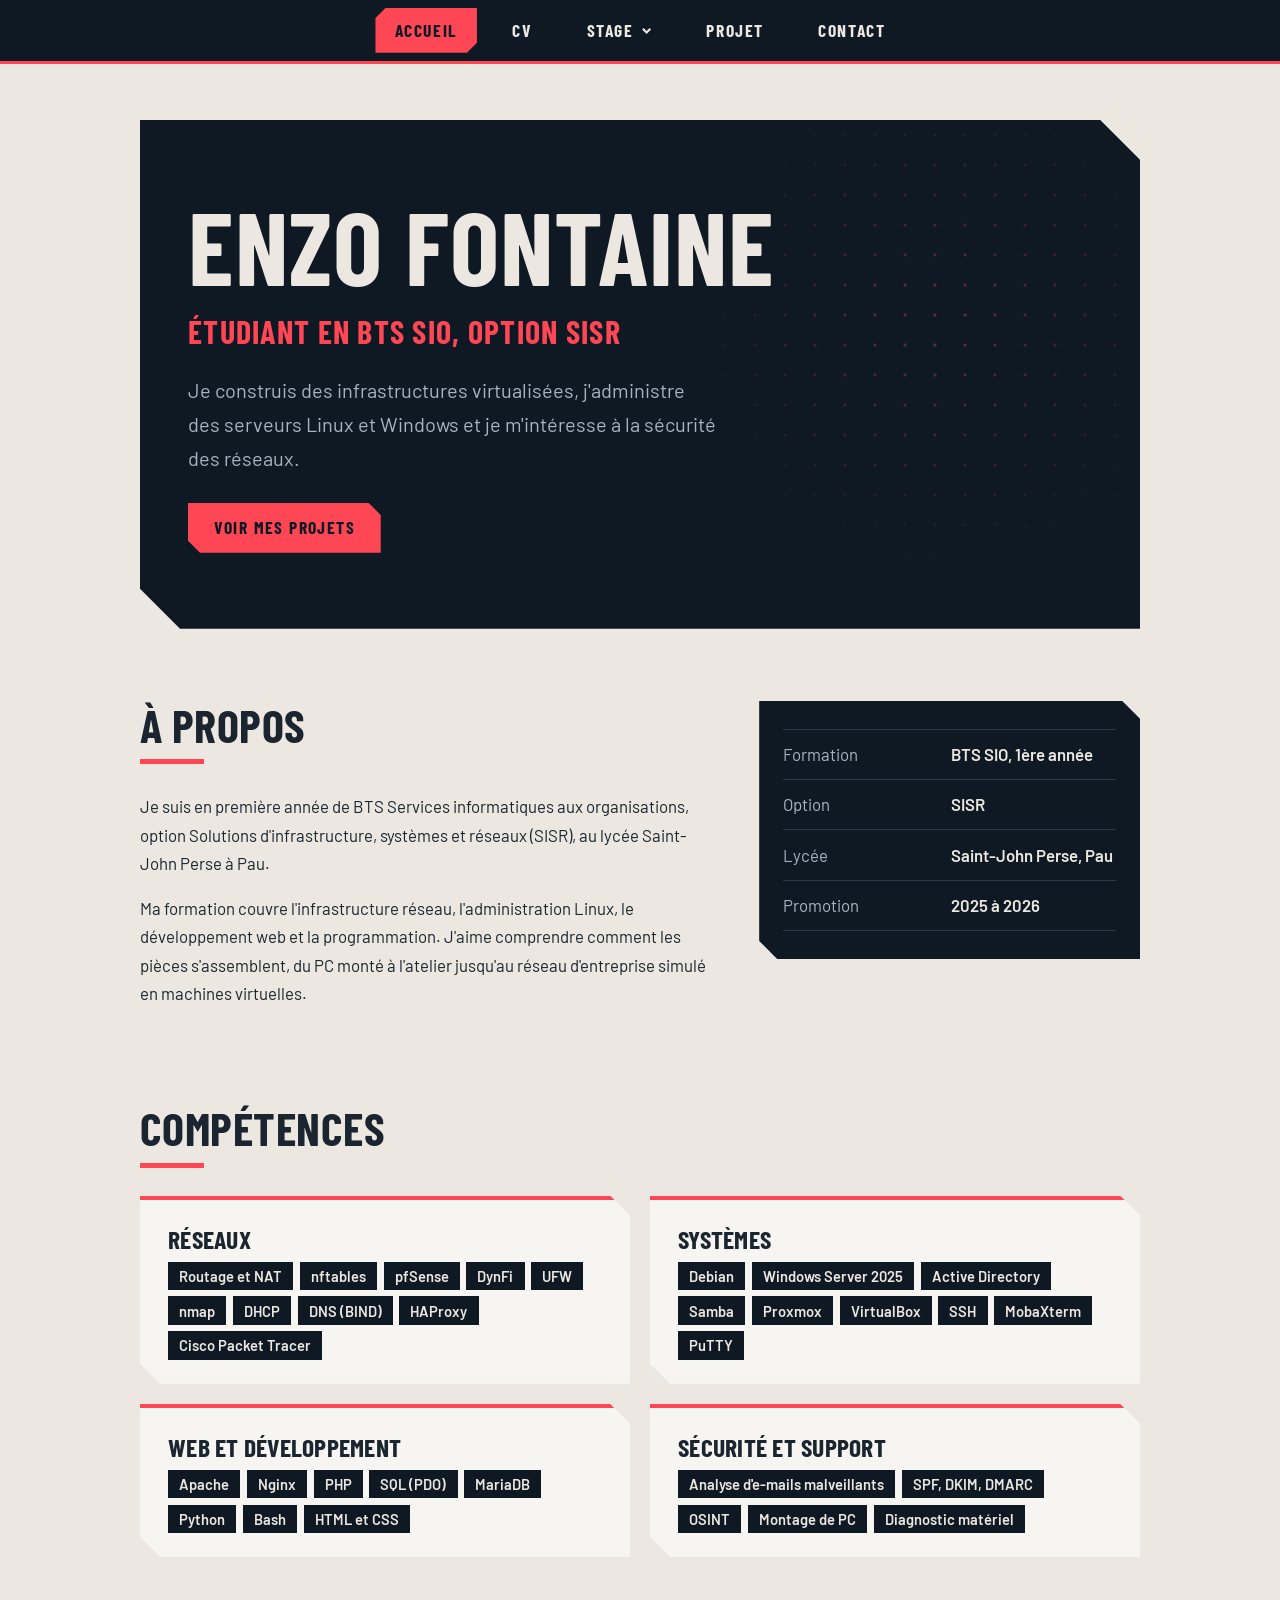
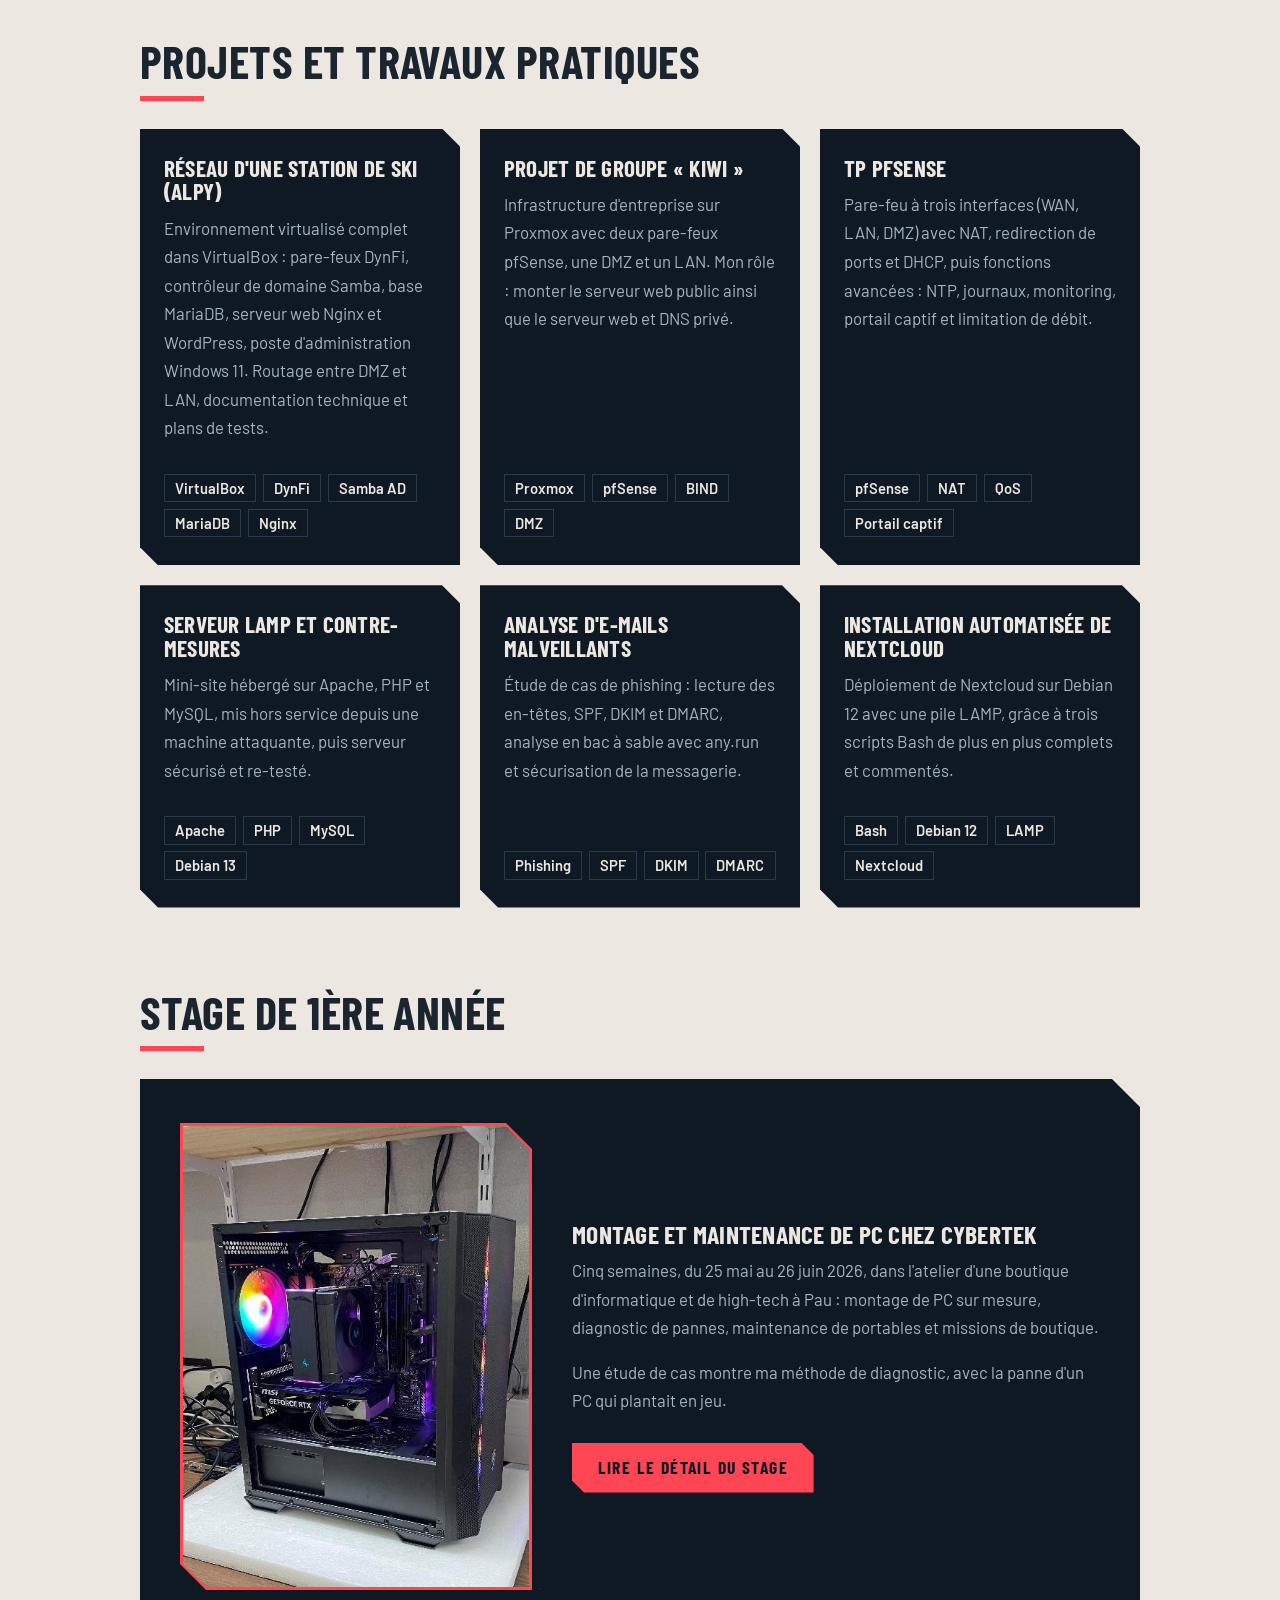
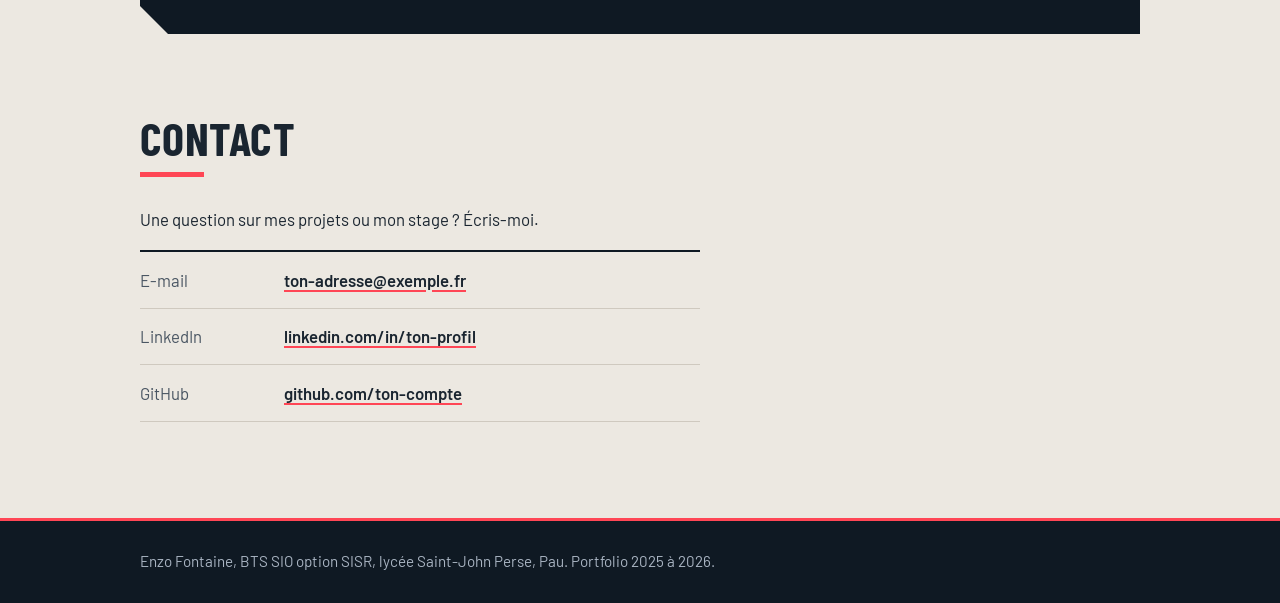
==== index.html @ 64f9e1ac "Add files via upload" ====
<!DOCTYPE html>
<html lang="fr">
<head>
<meta charset="utf-8">
<meta name="viewport" content="width=device-width, initial-scale=1">
<title>Enzo Fontaine | Portfolio BTS SIO SISR</title>
<meta name="description" content="Portfolio d'Enzo Fontaine, étudiant en BTS SIO option SISR au lycée Saint-John Perse à Pau : projets réseaux et systèmes, stage de 1ère année chez Cybertek.">
<link rel="preconnect" href="https://fonts.googleapis.com">
<link rel="preconnect" href="https://fonts.gstatic.com" crossorigin>
<link href="https://fonts.googleapis.com/css2?family=Barlow:wght@400;500;600&family=Barlow+Condensed:wght@600;700&display=swap" rel="stylesheet">
<link rel="stylesheet" href="style.css">
<style>
/* Début de page : sans photo, avec une grille de points qui s'éclaire autour du curseur */
.hero{display:block;position:relative;--cut:40px;padding:4.5rem 3rem 4.75rem;margin-bottom:4.5rem}
.hero::before{content:"";position:absolute;inset:0;pointer-events:none;
  background-image:radial-gradient(circle,rgba(255,70,85,.75) 1.3px,transparent 1.8px);background-size:30px 30px;
  -webkit-mask-image:radial-gradient(circle 260px at var(--mx,80%) var(--my,40%),rgba(0,0,0,.55),transparent);
  mask-image:radial-gradient(circle 260px at var(--mx,80%) var(--my,40%),rgba(0,0,0,.55),transparent)}
.hero-content{position:relative}
.hero h1{font-size:clamp(3.2rem,9vw,6.5rem)}
.hero .role{font-size:clamp(1.4rem,3vw,2rem);margin:1rem 0 1.5rem}
.hero .lead{max-width:48ch;font-size:1.25rem}
@media (max-width:860px){.hero{padding:3rem 1.75rem 3.25rem}}
</style>
</head>
<body>

<nav class="site-nav" aria-label="Navigation principale">
  <ul>
    <li><a href="index.html" aria-current="page">Accueil</a></li>
    <li><a href="cv.html">CV</a></li>
    <li class="has-menu">
      <button type="button" aria-expanded="false" aria-controls="menu-stage">Stage <svg class="chev" viewBox="0 0 12 12" aria-hidden="true"><path d="M2 4l4 4 4-4" fill="none" stroke="currentColor" stroke-width="2.2"/></svg></button>
      <ul class="submenu" id="menu-stage">
        <li><a href="stage1/stage-1ere-annee.html">Stage 1ère année</a></li>
        <li><a href="stage-2eme-annee.html">Stage 2ème année</a></li>
      </ul>
    </li>
    <li><a href="#projets">Projet</a></li>
    <li><a href="#contact">Contact</a></li>
  </ul>
</nav>

<main class="wrap">

  <header class="panel hero">
    <div class="hero-content">
      <h1>Enzo Fontaine</h1>
      <p class="role">Étudiant en BTS SIO, option SISR</p>
      <p class="lead">Je construis des infrastructures virtualisées, j'administre des serveurs Linux et Windows et je m'intéresse à la sécurité des réseaux.</p>
      <div class="actions">
        <a class="btn btn-main" href="#projets">Voir mes projets</a>
      </div>
    </div>
  </header>

  <section class="block about" id="a-propos">
    <div>
      <h2>À propos</h2>
      <p>Je suis en première année de BTS Services informatiques aux organisations, option Solutions d'infrastructure, systèmes et réseaux (SISR), au lycée Saint-John Perse à Pau.</p>
      <p>Ma formation couvre l'infrastructure réseau, l'administration Linux, le développement web et la programmation. J'aime comprendre comment les pièces s'assemblent, du PC monté à l'atelier jusqu'au réseau d'entreprise simulé en machines virtuelles.</p>
    </div>
    <div class="panel panel-sm">
      <dl class="specs" style="margin-top:0">
        <div><dt>Formation</dt><dd>BTS SIO, 1ère année</dd></div>
        <div><dt>Option</dt><dd>SISR</dd></div>
        <div><dt>Lycée</dt><dd>Saint-John Perse, Pau</dd></div>
        <div><dt>Promotion</dt><dd>2025 à 2026</dd></div>
      </dl>
    </div>
  </section>

  <section class="block" id="competences">
    <h2>Compétences</h2>
    <div class="skills">
      <article class="card">
        <h3>Réseaux</h3>
        <ul class="tags">
          <li>Routage et NAT</li><li>nftables</li><li>pfSense</li><li>DynFi</li><li>UFW</li><li>nmap</li><li>DHCP</li><li>DNS (BIND)</li><li>HAProxy</li><li>Cisco Packet Tracer</li>
        </ul>
      </article>
      <article class="card">
        <h3>Systèmes</h3>
        <ul class="tags">
          <li>Debian</li><li>Windows Server 2025</li><li>Active Directory</li><li>Samba</li><li>Proxmox</li><li>VirtualBox</li><li>SSH</li><li>MobaXterm</li><li>PuTTY</li>
        </ul>
      </article>
      <article class="card">
        <h3>Web et développement</h3>
        <ul class="tags">
          <li>Apache</li><li>Nginx</li><li>PHP</li><li>SQL (PDO)</li><li>MariaDB</li><li>Python</li><li>Bash</li><li>HTML et CSS</li>
        </ul>
      </article>
      <article class="card">
        <h3>Sécurité et support</h3>
        <ul class="tags">
          <li>Analyse d'e-mails malveillants</li><li>SPF, DKIM, DMARC</li><li>OSINT</li><li>Montage de PC</li><li>Diagnostic matériel</li>
        </ul>
      </article>
    </div>
  </section>

  <section class="block" id="projets">
    <h2>Projets et travaux pratiques</h2>
    <div class="projects">
      <article class="panel panel-sm">
        <h3>Réseau d'une station de ski (ALPY)</h3>
        <p>Environnement virtualisé complet dans VirtualBox : pare-feux DynFi, contrôleur de domaine Samba, base MariaDB, serveur web Nginx et WordPress, poste d'administration Windows 11. Routage entre DMZ et LAN, documentation technique et plans de tests.</p>
        <ul class="tags"><li>VirtualBox</li><li>DynFi</li><li>Samba AD</li><li>MariaDB</li><li>Nginx</li></ul>
      </article>
      <article class="panel panel-sm">
        <h3>Projet de groupe « kiwi »</h3>
        <p>Infrastructure d'entreprise sur Proxmox avec deux pare-feux pfSense, une DMZ et un LAN. Mon rôle : monter le serveur web public ainsi que le serveur web et DNS privé.</p>
        <ul class="tags"><li>Proxmox</li><li>pfSense</li><li>BIND</li><li>DMZ</li></ul>
      </article>
      <article class="panel panel-sm">
        <h3>TP pfSense</h3>
        <p>Pare-feu à trois interfaces (WAN, LAN, DMZ) avec NAT, redirection de ports et DHCP, puis fonctions avancées : NTP, journaux, monitoring, portail captif et limitation de débit.</p>
        <ul class="tags"><li>pfSense</li><li>NAT</li><li>QoS</li><li>Portail captif</li></ul>
      </article>
      <article class="panel panel-sm">
        <h3>Serveur LAMP et contre-mesures</h3>
        <p>Mini-site hébergé sur Apache, PHP et MySQL, mis hors service depuis une machine attaquante, puis serveur sécurisé et re-testé.</p>
        <ul class="tags"><li>Apache</li><li>PHP</li><li>MySQL</li><li>Debian 13</li></ul>
      </article>
      <article class="panel panel-sm">
        <h3>Analyse d'e-mails malveillants</h3>
        <p>Étude de cas de phishing : lecture des en-têtes, SPF, DKIM et DMARC, analyse en bac à sable avec any.run et sécurisation de la messagerie.</p>
        <ul class="tags"><li>Phishing</li><li>SPF</li><li>DKIM</li><li>DMARC</li></ul>
      </article>
      <article class="panel panel-sm">
        <h3>Installation automatisée de Nextcloud</h3>
        <p>Déploiement de Nextcloud sur Debian 12 avec une pile LAMP, grâce à trois scripts Bash de plus en plus complets et commentés.</p>
        <ul class="tags"><li>Bash</li><li>Debian 12</li><li>LAMP</li><li>Nextcloud</li></ul>
      </article>
    </div>
  </section>

  <section class="block" id="stage">
    <h2>Stage de 1ère année</h2>
    <div class="panel feature">
      <figure class="fig">
        <div class="frame"><img src="images/montage-realise.jpg" width="479" height="638" alt="PC monté pendant le stage chez Cybertek" loading="lazy"></div>
      </figure>
      <div>
        <h3>Montage et maintenance de PC chez Cybertek</h3>
        <p>Cinq semaines, du 25 mai au 26 juin 2026, dans l'atelier d'une boutique d'informatique et de high-tech à Pau : montage de PC sur mesure, diagnostic de pannes, maintenance de portables et missions de boutique.</p>
        <p>Une étude de cas montre ma méthode de diagnostic, avec la panne d'un PC qui plantait en jeu.</p>
        <div class="actions"><a class="btn btn-main" href="stage1/stage-1ere-annee.html">Lire le détail du stage</a></div>
      </div>
    </div>
  </section>

  <section class="block" id="contact">
    <h2>Contact</h2>
    <p>Une question sur mes projets ou mon stage ? Écris-moi.</p>
    <!-- À REMPLACER : mets ta vraie adresse e-mail et tes vrais liens ci-dessous -->
    <ul class="contact-list">
      <li><span>E-mail</span><a href="mailto:fontaine.enzo64000@gmail.com">ton-adresse@exemple.fr</a></li>
      <li><span>LinkedIn</span><a href="https://www.linkedin.com/in/ton-profil">linkedin.com/in/ton-profil</a></li>
      <li><span>GitHub</span><a href="https://github.com/ton-compte">github.com/ton-compte</a></li>
    </ul>
  </section>

</main>

<footer class="site-footer">
  <div class="wrap"><p>Enzo Fontaine, BTS SIO option SISR, lycée Saint-John Perse, Pau. Portfolio 2025 à 2026.</p></div>
</footer>

<script src="nav.js"></script>
<script src="cursor.js"></script>
</body>
</html>
---- style.css ----
/* ============ Portfolio Enzo Fontaine : feuille de style commune ============ */
:root{
  --navy:#0F1923; --red:#FF4655; --sand:#ECE8E1; --paper:#F7F5F1;
  --ink:#1A2530; --soft:#A9B4C2; --soft-ink:#4A5663;
  --line-dark:#2B3948; --line-light:#CFC9BF;
  --cut:28px;
}
*{box-sizing:border-box}
html{scroll-behavior:smooth}
body{margin:0;background:var(--sand);color:var(--ink);font:400 1.05rem/1.7 "Barlow",system-ui,sans-serif}
.wrap{max-width:1040px;margin:0 auto;padding:0 1.25rem}
main.wrap{padding-top:3.5rem}
section{scroll-margin-top:5rem}
p{margin:0 0 1rem;max-width:64ch}
a{color:inherit}
img{display:block;width:100%;height:auto}
:focus-visible{outline:3px solid var(--red);outline-offset:3px}

h1,h2,h3,h4{font-family:"Barlow Condensed",system-ui,sans-serif;font-weight:700;text-transform:uppercase;letter-spacing:.01em;line-height:1.02;margin:0}
h1{font-size:clamp(2.8rem,7vw,4.75rem)}
h2{font-size:clamp(2rem,4.5vw,2.9rem);margin-bottom:1.75rem}
h2::after{content:"";display:block;width:64px;height:5px;background:var(--red);margin-top:.7rem}
h3{font-size:1.6rem;margin-bottom:.6rem}
h4{font-size:1.25rem;margin-bottom:.35rem}

/* ---------- navigation ---------- */
.site-nav{position:sticky;top:0;z-index:20;background:var(--navy);border-bottom:3px solid var(--red)}
.site-nav>ul{display:flex;flex-wrap:wrap;justify-content:center;gap:.15rem 1rem;list-style:none;margin:0 auto;padding:.5rem 1rem;max-width:1040px}
.site-nav a,.site-nav button{display:inline-flex;align-items:center;gap:.45rem;padding:.85rem 1.2rem;border:0;background:none;color:var(--sand);cursor:pointer;text-decoration:none;font:700 1.1rem/1 "Barlow Condensed",sans-serif;text-transform:uppercase;letter-spacing:.09em}
.site-nav a:hover,.site-nav button:hover{color:var(--red)}
.site-nav a[aria-current="page"],.site-nav .is-current>button{background:var(--red);color:var(--navy);clip-path:polygon(10px 0,100% 0,100% calc(100% - 10px),calc(100% - 10px) 100%,0 100%,0 10px)}
.site-nav .chev{width:.7rem;height:.7rem;transition:transform .2s}
.has-menu{position:relative}
.has-menu.open .chev{transform:rotate(180deg)}
.submenu{display:none;position:absolute;top:100%;left:0;min-width:15rem;margin:0;padding:.4rem;list-style:none;background:var(--navy);border-top:3px solid var(--red)}
.submenu a{display:block;width:100%;white-space:nowrap}
.has-menu.open .submenu{display:block}
@media (hover:hover){.has-menu:hover .submenu{display:block}}

/* ---------- formes à coins coupés ---------- */
.panel{--cut:28px;background:var(--navy);color:var(--sand);padding:2.75rem 2.5rem;clip-path:polygon(0 0,calc(100% - var(--cut)) 0,100% var(--cut),100% 100%,var(--cut) 100%,0 calc(100% - var(--cut)))}
.panel p{color:var(--soft)}
.panel h3{color:var(--sand)}
.panel h4{color:var(--red)}
.panel-sm{--cut:18px;padding:1.75rem 1.5rem}

.fig{margin:0}
.frame{--cut:26px;background:var(--red);padding:3px;clip-path:polygon(0 0,calc(100% - var(--cut)) 0,100% var(--cut),100% 100%,var(--cut) 100%,0 calc(100% - var(--cut)))}
.frame img{background:var(--navy);clip-path:polygon(0 0,calc(100% - var(--cut) + 3px) 0,100% calc(var(--cut) - 3px),100% 100%,calc(var(--cut) - 3px) 100%,0 calc(100% - var(--cut) + 3px))}
.fig figcaption{font-size:.9rem;color:var(--soft-ink);margin-top:.5rem}
.panel .fig figcaption{color:var(--soft)}
.narrow{max-width:340px}

.card{--cut:20px;position:relative;background:var(--paper);padding:1.9rem 1.75rem 1.5rem;clip-path:polygon(0 0,calc(100% - var(--cut)) 0,100% var(--cut),100% 100%,var(--cut) 100%,0 calc(100% - var(--cut)))}
.card::before{content:"";position:absolute;inset:0 0 auto 0;height:4px;background:var(--red)}
.card p{font-size:.98rem;margin-bottom:0}

/* ---------- boutons ---------- */
.btn{display:inline-block;padding:1rem 1.6rem;text-decoration:none;font:700 1.1rem/1 "Barlow Condensed",sans-serif;text-transform:uppercase;letter-spacing:.08em;clip-path:polygon(0 0,calc(100% - 12px) 0,100% 12px,100% 100%,12px 100%,0 calc(100% - 12px));transition:background .2s}
.btn-main{background:var(--red);color:var(--navy)}
.btn-main:hover{background:#FF7A85}
.btn-alt{color:inherit;clip-path:none;box-shadow:inset 0 0 0 2px currentColor}
.btn-alt:hover{color:var(--red)}
.actions{display:flex;flex-wrap:wrap;gap:.75rem;margin-top:1.75rem}

/* ---------- étiquettes ---------- */
.tags{display:flex;flex-wrap:wrap;gap:.4rem;margin:1rem 0 0;padding:0;list-style:none}
.tags li{background:var(--navy);color:var(--sand);padding:.2rem .7rem;font:600 .92rem/1.5 "Barlow",sans-serif}
.panel .tags li{background:transparent;box-shadow:inset 0 0 0 1px var(--line-dark)}
.card .tags{margin-top:0}

/* ---------- hero ---------- */
.hero{display:grid;grid-template-columns:minmax(0,1.15fr) minmax(0,.85fr);gap:3rem;align-items:center;margin-bottom:5rem}
.hero .role{margin:.9rem 0 1.25rem;font:700 1.6rem/1.1 "Barlow Condensed",sans-serif;text-transform:uppercase;letter-spacing:.04em;color:var(--red)}
.hero .lead{font-size:1.15rem}
.specs{margin:1.75rem 0 0;padding:0;border-top:1px solid var(--line-dark)}
.specs div{display:grid;grid-template-columns:9.5rem 1fr;gap:1rem;padding:.65rem 0;border-bottom:1px solid var(--line-dark)}
.specs dt{color:var(--soft)}
.specs dd{margin:0;font-weight:600;color:var(--sand)}

/* ---------- blocs ---------- */
.block{padding:0 0 5rem}
.about{display:grid;grid-template-columns:1.2fr .8fr;gap:3rem;align-items:start}
.skills{display:grid;grid-template-columns:repeat(2,1fr);gap:1.25rem}
.projects{display:grid;grid-template-columns:repeat(3,1fr);gap:1.25rem}
.projects .panel{display:flex;flex-direction:column}
.projects .tags{margin-top:auto;padding-top:1rem}
.projects h3{font-size:1.45rem}
.feature{display:grid;grid-template-columns:.8fr 1.2fr;gap:2.5rem;align-items:center}
.contact-list{max-width:560px;margin:0;padding:0;list-style:none;border-top:2px solid var(--navy)}
.contact-list li{display:grid;grid-template-columns:8rem 1fr;gap:1rem;padding:.85rem 0;border-bottom:1px solid var(--line-light)}
.contact-list span{color:var(--soft-ink)}
.contact-list a{font-weight:600;text-decoration-color:var(--red);text-decoration-thickness:2px;text-underline-offset:3px}

/* ---------- page stage ---------- */
.back{margin:0 0 1.5rem;font:700 1.05rem "Barlow Condensed",sans-serif;text-transform:uppercase;letter-spacing:.08em}
.back a{text-decoration-color:var(--red);text-decoration-thickness:2px;text-underline-offset:4px}
.split{display:grid;grid-template-columns:1.2fr .8fr;gap:3rem;align-items:center}
.mission{display:grid;grid-template-columns:1fr 1fr;gap:2.5rem;align-items:center;padding:2.25rem 0;border-top:2px solid var(--line-light)}
.mission.flip .fig{order:-1}
.mission.no-media{grid-template-columns:1fr}
.mission h4{color:var(--ink);font-size:1.6rem;margin-bottom:.6rem}
.mission p:last-child{margin-bottom:0}
.case ol{list-style:none;margin:0 0 1.75rem;padding:0;display:grid;gap:1.4rem}
.case li{display:grid;grid-template-columns:3rem 1fr;gap:1.25rem}
.case li>span{display:grid;place-items:center;width:3rem;height:3rem;background:var(--red);color:var(--navy);font:700 1.6rem/1 "Barlow Condensed",sans-serif;clip-path:polygon(0 0,calc(100% - 10px) 0,100% 10px,100% 100%,10px 100%,0 calc(100% - 10px))}
.case li.pivot>span{background:var(--sand)}
.case li p{margin:0}
.case .takeaway{margin:0;padding-top:1.25rem;border-top:1px solid var(--line-dark);color:var(--sand);font-weight:500;max-width:none}
.weeks{list-style:none;margin:0;padding:0;display:grid;grid-template-columns:repeat(5,1fr);gap:.9rem}
.weeks li{--cut:14px;position:relative;background:var(--paper);padding:1.4rem 1rem 1rem;font-size:.95rem;line-height:1.55;clip-path:polygon(0 0,calc(100% - var(--cut)) 0,100% var(--cut),100% 100%,var(--cut) 100%,0 calc(100% - var(--cut)))}
.weeks li::before{content:"";position:absolute;inset:0 0 auto 0;height:4px;background:var(--red)}
.weeks strong{display:block;font:700 1.4rem/1.05 "Barlow Condensed",sans-serif;text-transform:uppercase}
.weeks em{display:block;margin-bottom:.5rem;font-style:normal;font-weight:600;color:var(--soft-ink)}
.two-col{display:grid;grid-template-columns:1fr 1fr;gap:3rem}
.two-col h2{font-size:clamp(1.7rem,3.5vw,2.3rem)}
.plain{margin:0;padding:0;list-style:none}
.plain li{position:relative;padding-left:1.4rem;margin-bottom:.55rem}
.plain li::before{content:"";position:absolute;left:0;top:.65em;width:8px;height:8px;background:var(--red)}

/* ---------- pied de page ---------- */
.site-footer{margin-top:1rem;background:var(--navy);border-top:3px solid var(--red);color:var(--soft);padding:1.75rem 0;font-size:.95rem}
.site-footer p{margin:0;max-width:none}

/* ---------- responsive ---------- */
@media (max-width:860px){
  .hero,.about,.feature,.split,.mission,.two-col{grid-template-columns:1fr;gap:1.75rem}
  .mission.flip .fig{order:0}
  .projects{grid-template-columns:1fr 1fr}
  .weeks{grid-template-columns:1fr 1fr}
  .panel{padding:2rem 1.5rem}
  .hero{margin-bottom:3.5rem}
  .narrow{max-width:none}
  .feature .fig{max-width:340px}
}
@media (max-width:560px){
  main.wrap{padding-top:2rem}
  .skills,.projects,.weeks{grid-template-columns:1fr}
  .specs div,.contact-list li{grid-template-columns:1fr;gap:0}
  .site-nav a,.site-nav button{padding:.7rem .8rem;font-size:1rem}
  .submenu{position:static;min-width:0}
}
@media (prefers-reduced-motion:reduce){
  html{scroll-behavior:auto}
  .site-nav .chev,.btn{transition:none}
}
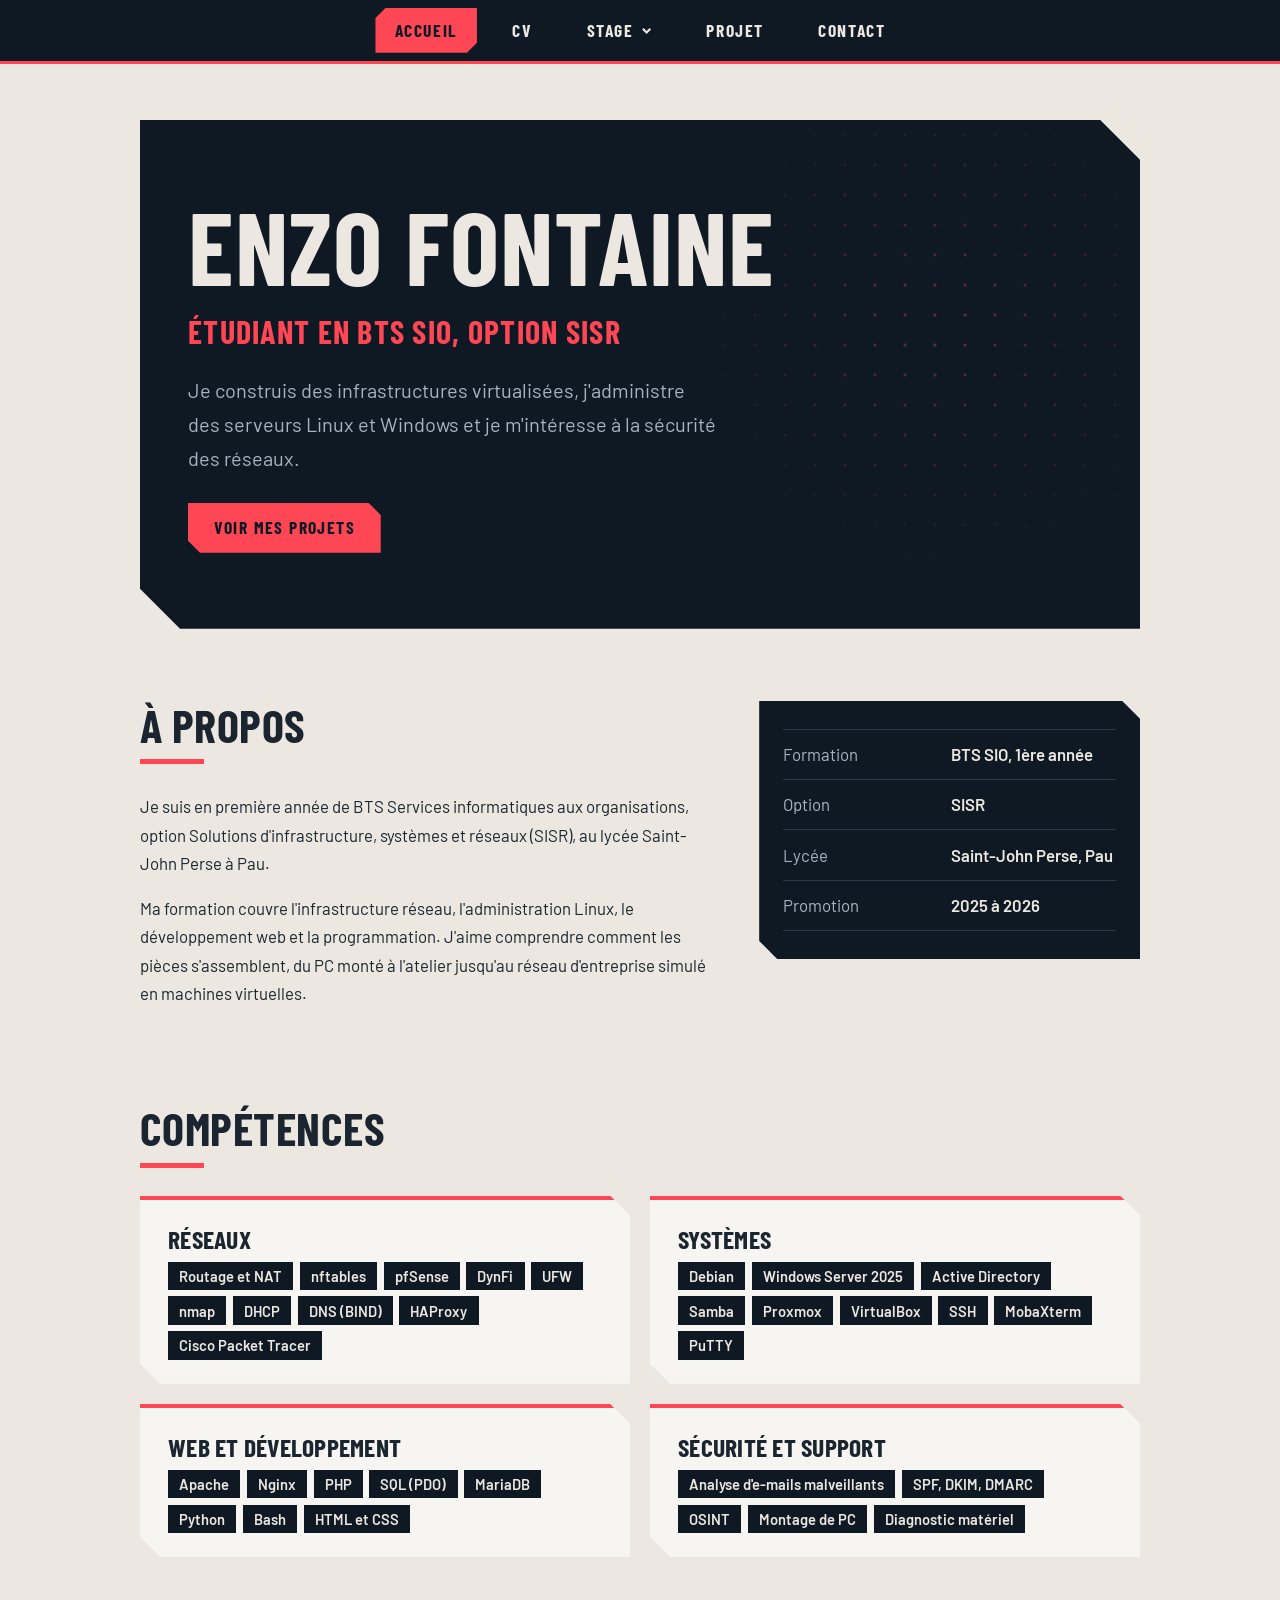
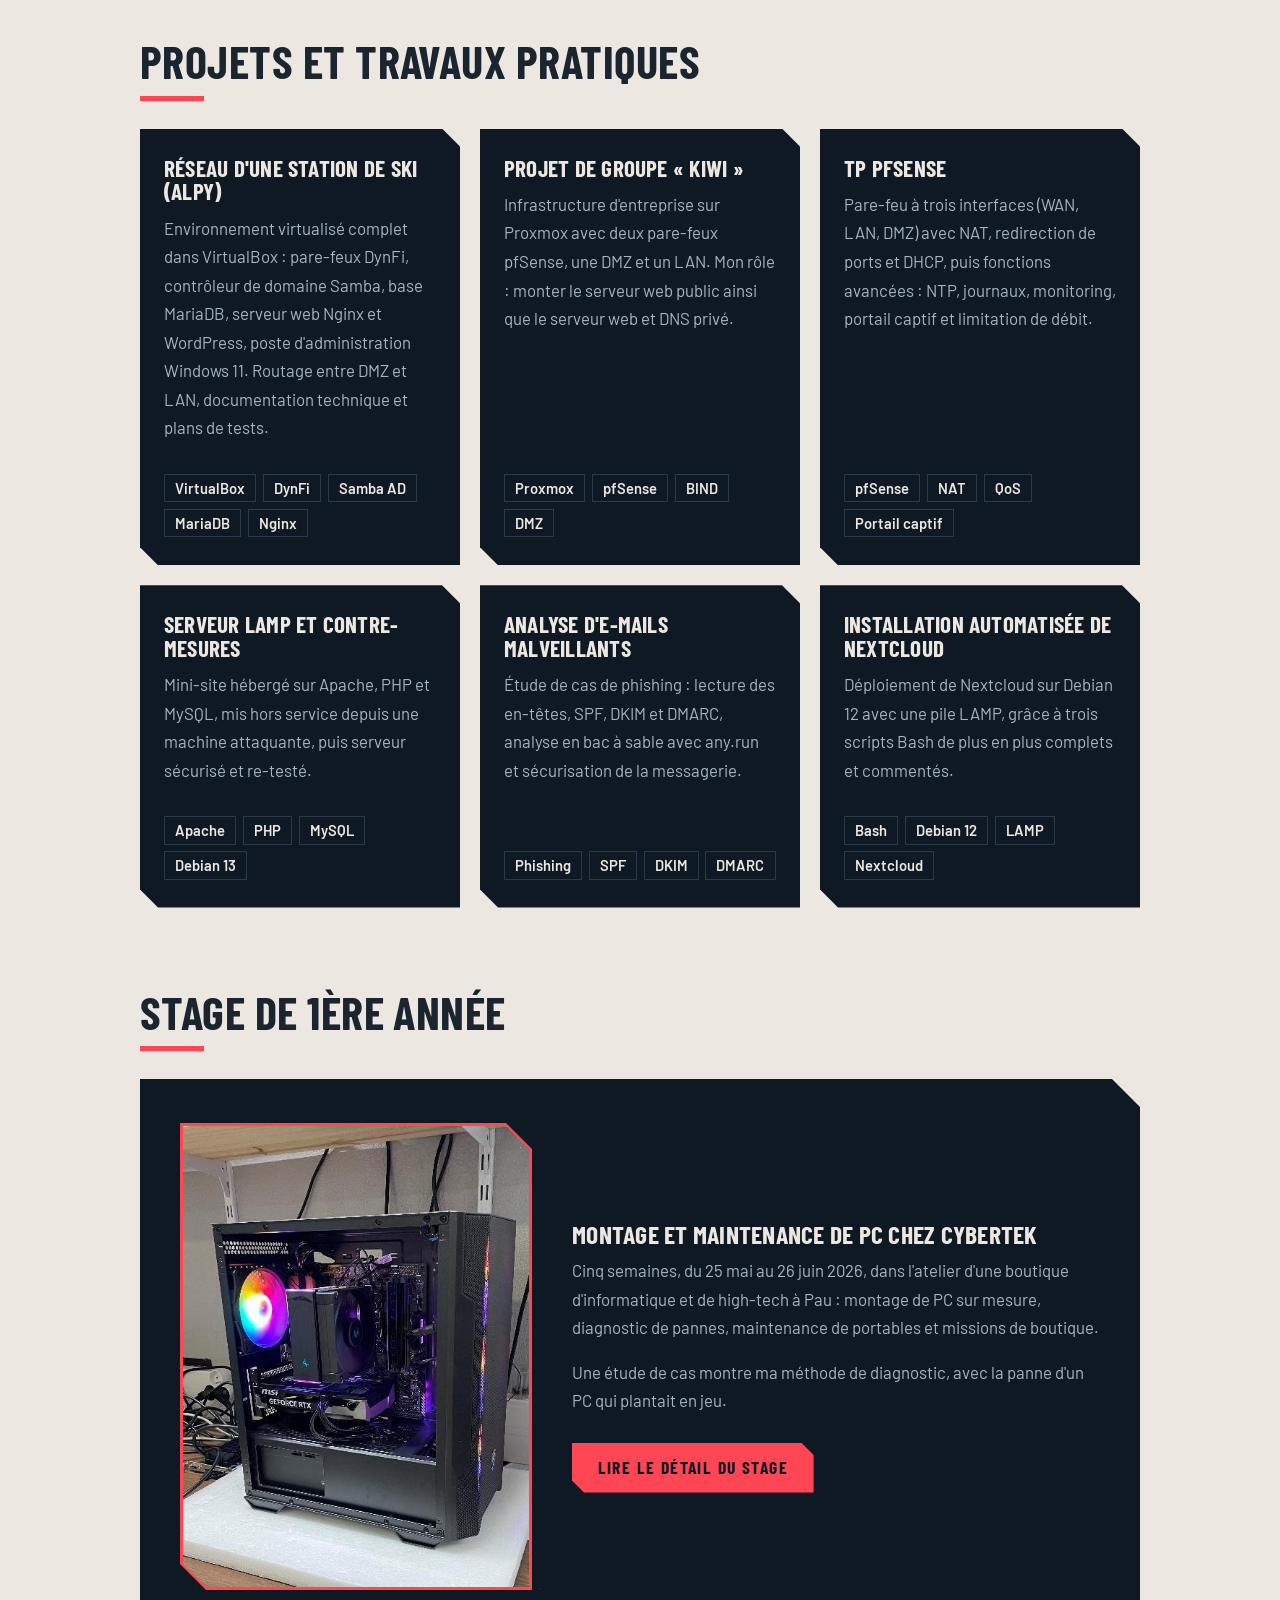
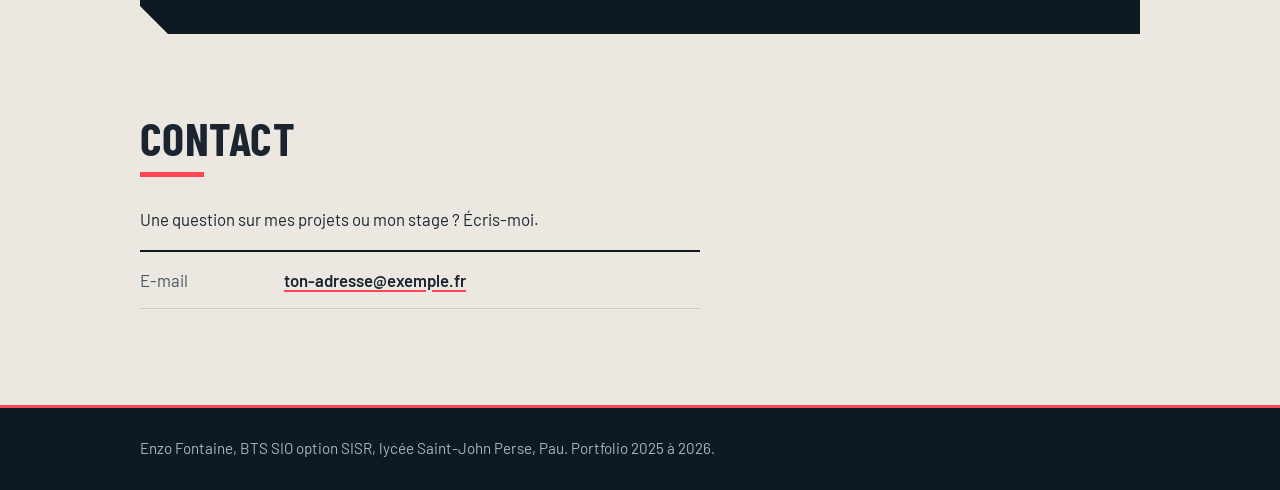
==== commit 90fd44bc: "Add files via upload" ====
--- a/index.html
+++ b/index.html
@@ -157,8 +157,6 @@
     <!-- À REMPLACER : mets ta vraie adresse e-mail et tes vrais liens ci-dessous -->
     <ul class="contact-list">
       <li><span>E-mail</span><a href="mailto:fontaine.enzo64000@gmail.com">ton-adresse@exemple.fr</a></li>
-      <li><span>LinkedIn</span><a href="https://www.linkedin.com/in/ton-profil">linkedin.com/in/ton-profil</a></li>
-      <li><span>GitHub</span><a href="https://github.com/ton-compte">github.com/ton-compte</a></li>
     </ul>
   </section>
 
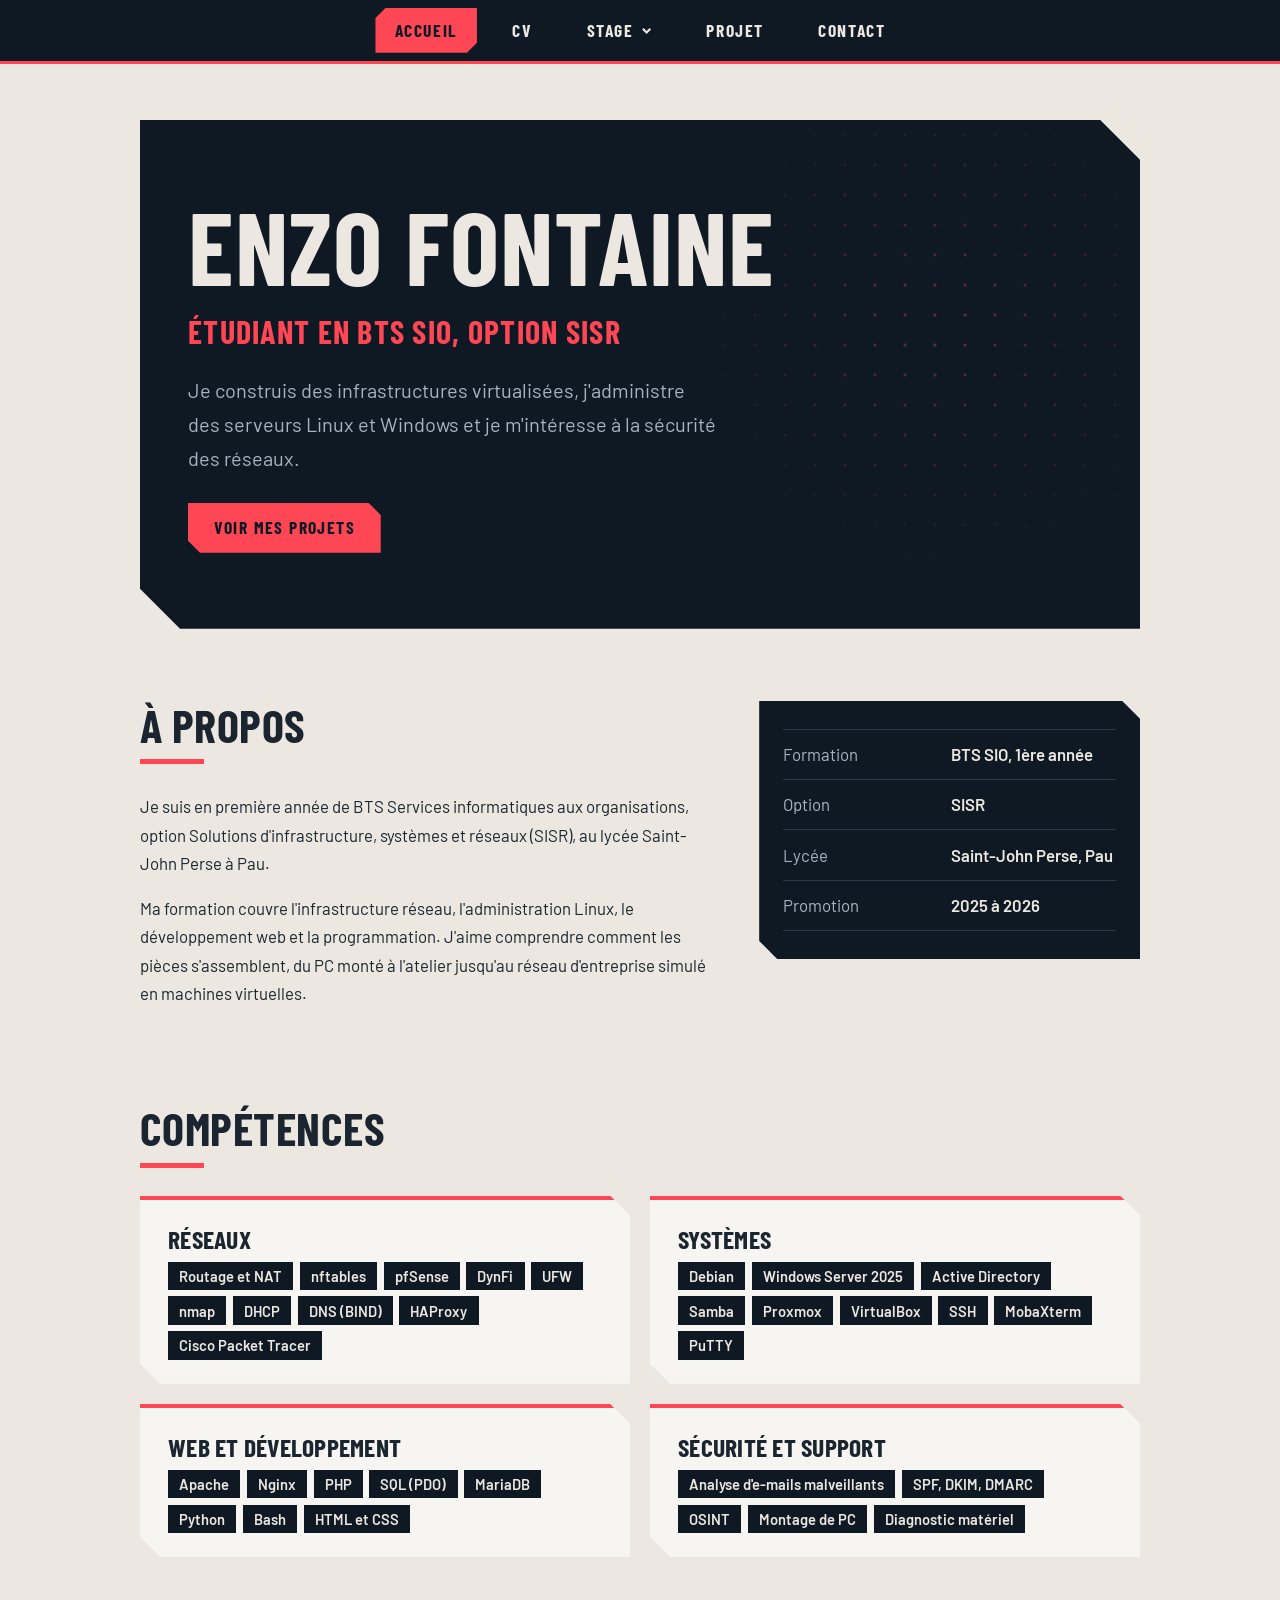
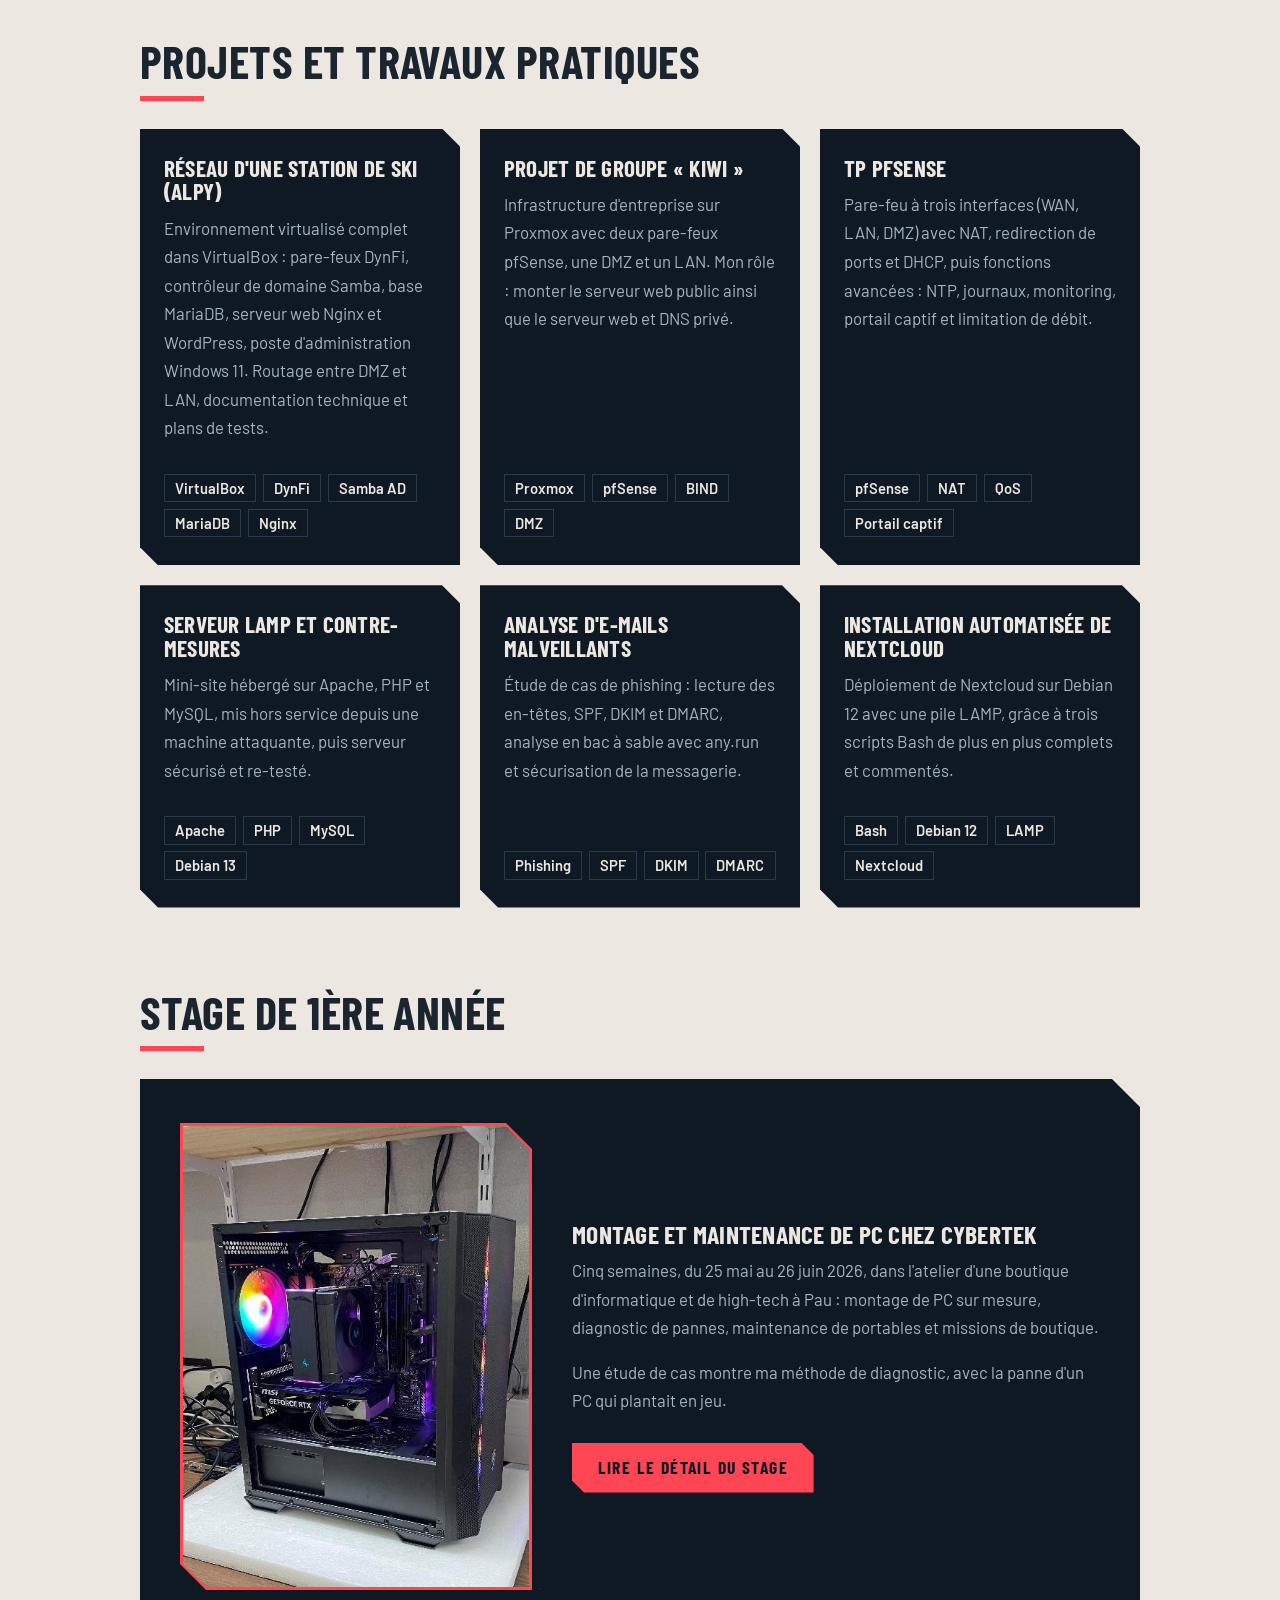
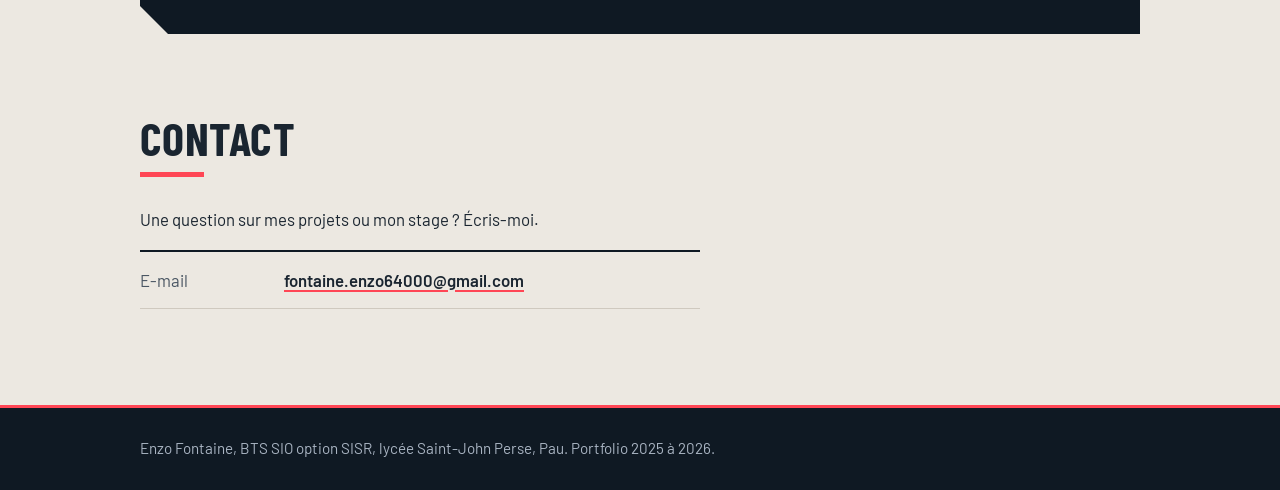
==== commit 6904b32e: "Update email address in contact section" ====
--- a/index.html
+++ b/index.html
@@ -156,7 +156,7 @@
     <p>Une question sur mes projets ou mon stage ? Écris-moi.</p>
     <!-- À REMPLACER : mets ta vraie adresse e-mail et tes vrais liens ci-dessous -->
     <ul class="contact-list">
-      <li><span>E-mail</span><a href="mailto:fontaine.enzo64000@gmail.com">ton-adresse@exemple.fr</a></li>
+      <li><span>E-mail</span><a href="mailto:fontaine.enzo64000@gmail.com">fontaine.enzo64000@gmail.com</a></li>
     </ul>
   </section>
 
@@ -169,4 +169,4 @@
 <script src="nav.js"></script>
 <script src="cursor.js"></script>
 </body>
-</html>+</html>
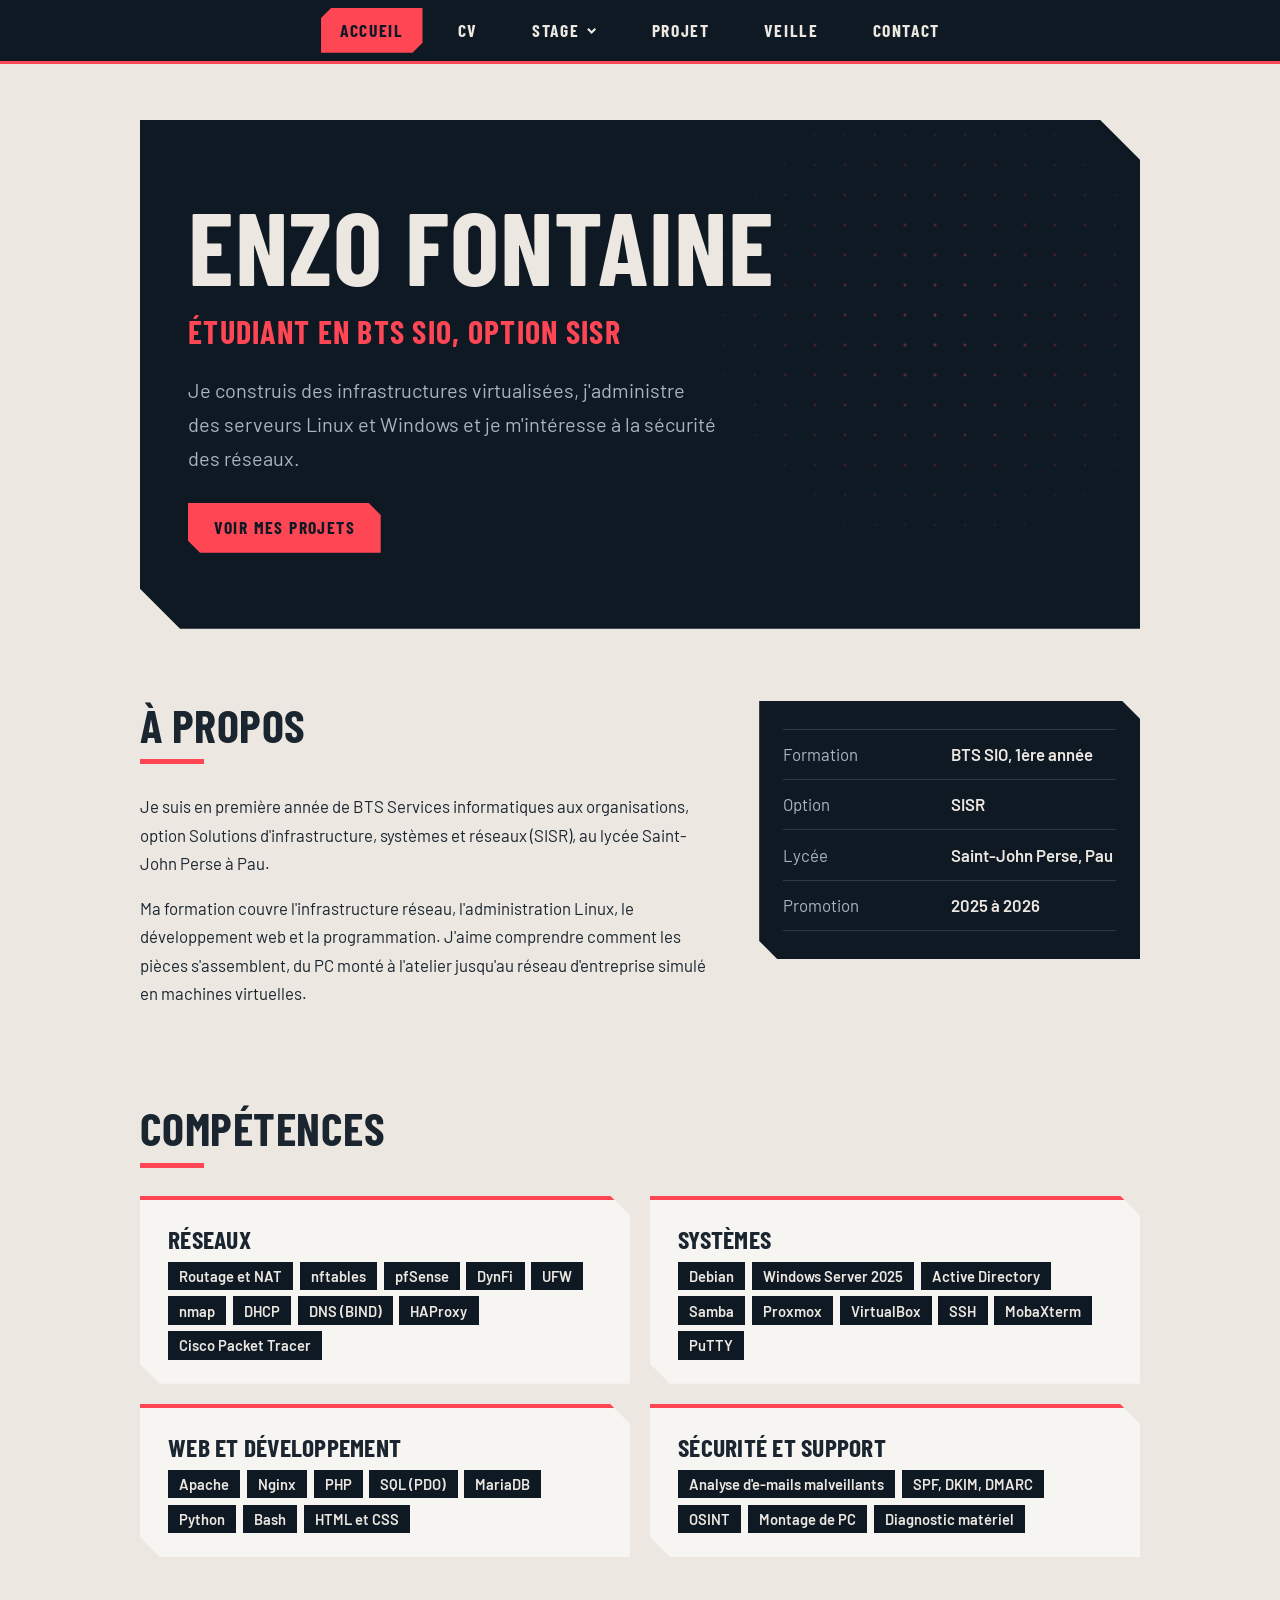
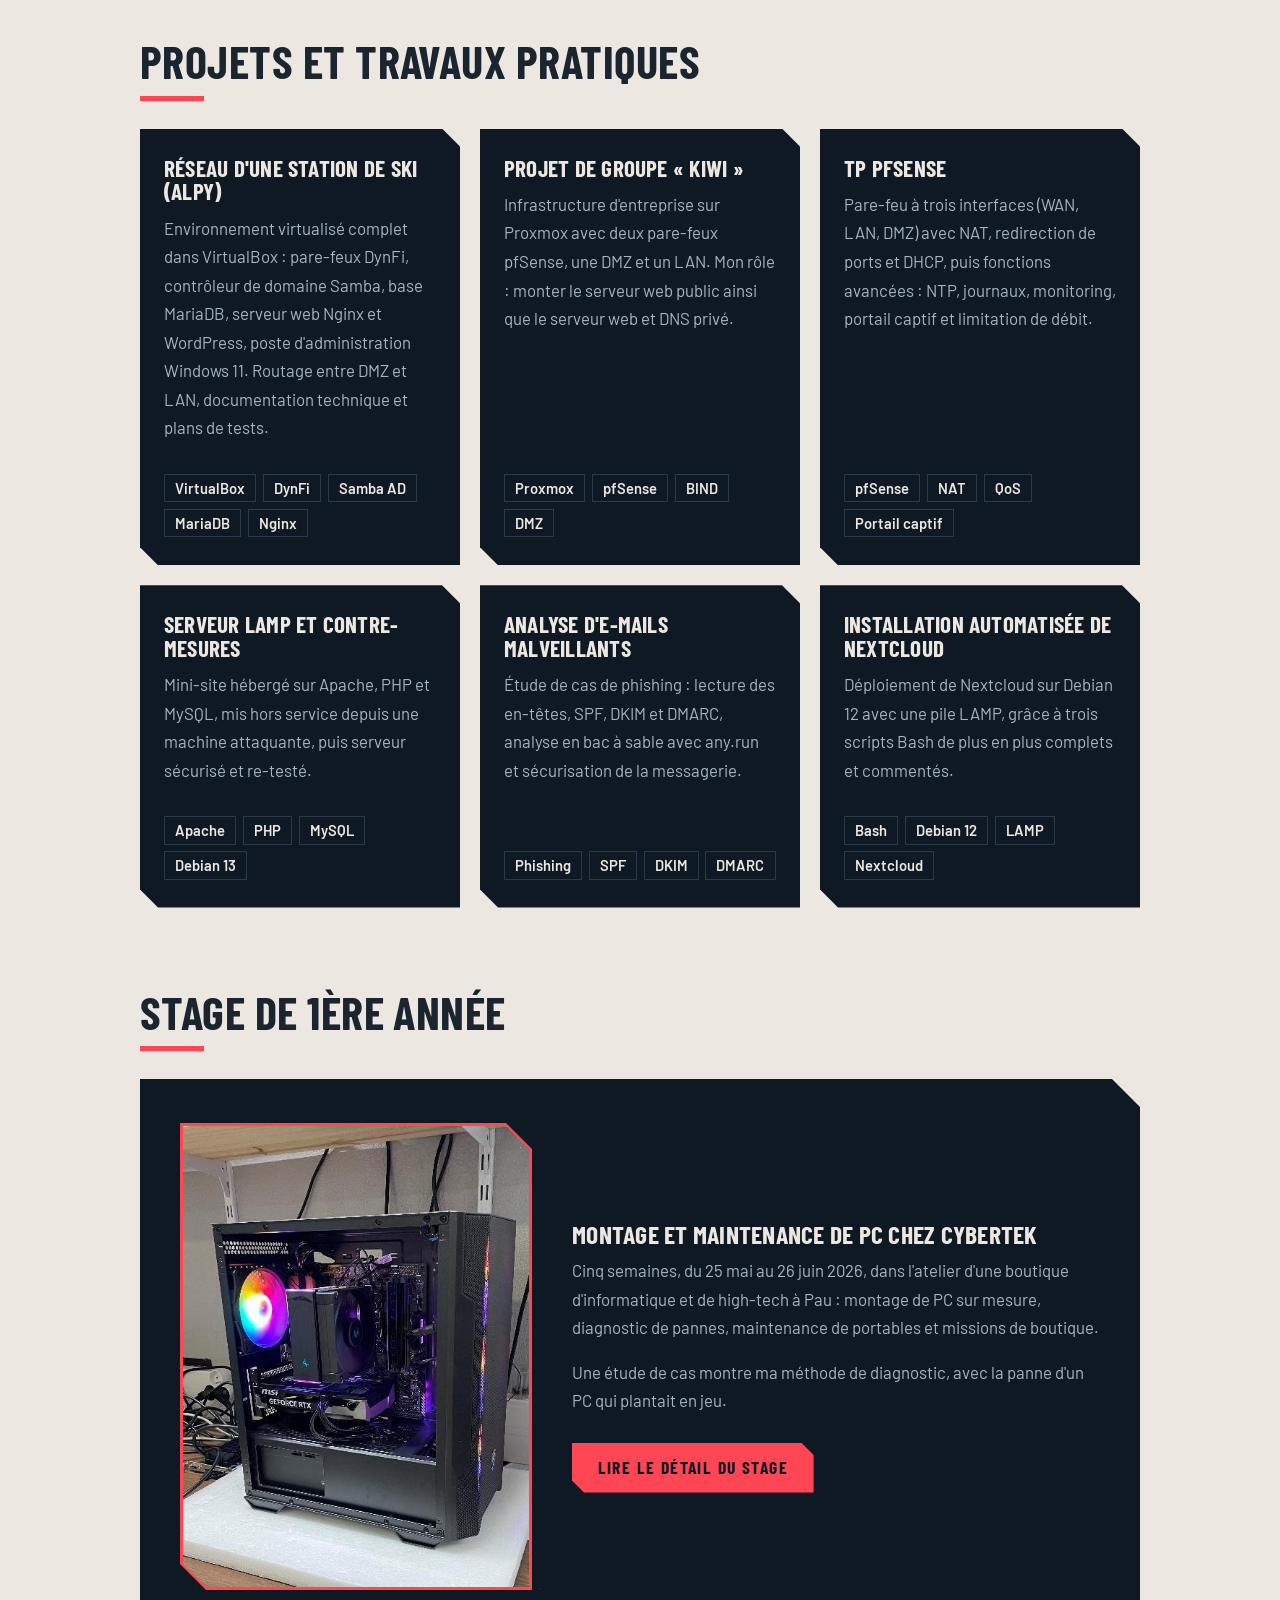
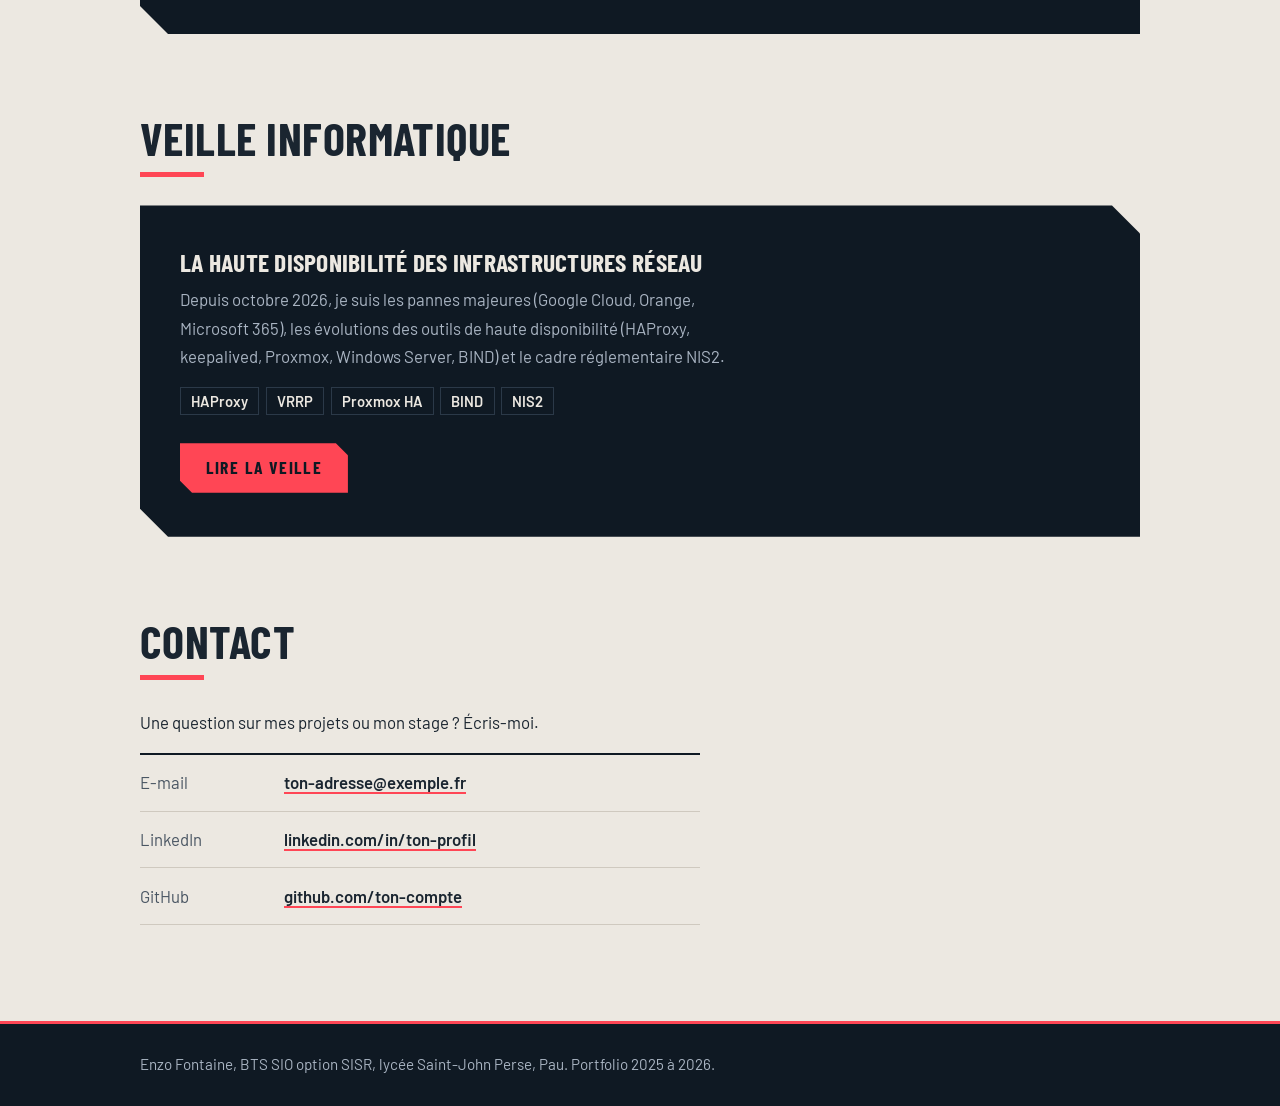
==== commit 486db735: "Add files via upload" ====
--- a/index.html
+++ b/index.html
@@ -37,6 +37,7 @@
       </ul>
     </li>
     <li><a href="#projets">Projet</a></li>
+    <li><a href="veille/veille.html">Veille</a></li>
     <li><a href="#contact">Contact</a></li>
   </ul>
 </nav>
@@ -140,7 +141,7 @@
     <h2>Stage de 1ère année</h2>
     <div class="panel feature">
       <figure class="fig">
-        <div class="frame"><img src="images/montage-realise.jpg" width="479" height="638" alt="PC monté pendant le stage chez Cybertek" loading="lazy"></div>
+        <div class="frame"><img src="stage1/images/montage-realise.jpg" width="479" height="638" alt="PC monté pendant le stage chez Cybertek" loading="lazy"></div>
       </figure>
       <div>
         <h3>Montage et maintenance de PC chez Cybertek</h3>
@@ -151,12 +152,26 @@
     </div>
   </section>
 
+  <section class="block" id="veille">
+    <h2>Veille informatique</h2>
+    <div class="panel feature" style="grid-template-columns:1fr">
+      <div>
+        <h3>La haute disponibilité des infrastructures réseau</h3>
+        <p>Depuis octobre 2026, je suis les pannes majeures (Google Cloud, Orange, Microsoft 365), les évolutions des outils de haute disponibilité (HAProxy, keepalived, Proxmox, Windows Server, BIND) et le cadre réglementaire NIS2.</p>
+        <ul class="tags"><li>HAProxy</li><li>VRRP</li><li>Proxmox HA</li><li>BIND</li><li>NIS2</li></ul>
+        <div class="actions"><a class="btn btn-main" href="veille/veille.html">Lire la veille</a></div>
+      </div>
+    </div>
+  </section>
+
   <section class="block" id="contact">
     <h2>Contact</h2>
     <p>Une question sur mes projets ou mon stage ? Écris-moi.</p>
     <!-- À REMPLACER : mets ta vraie adresse e-mail et tes vrais liens ci-dessous -->
     <ul class="contact-list">
-      <li><span>E-mail</span><a href="mailto:fontaine.enzo64000@gmail.com">fontaine.enzo64000@gmail.com</a></li>
+      <li><span>E-mail</span><a href="mailto:fontaine.enzo64000@gmail.com">ton-adresse@exemple.fr</a></li>
+      <li><span>LinkedIn</span><a href="https://www.linkedin.com/in/ton-profil">linkedin.com/in/ton-profil</a></li>
+      <li><span>GitHub</span><a href="https://github.com/ton-compte">github.com/ton-compte</a></li>
     </ul>
   </section>
 
@@ -169,4 +184,4 @@
 <script src="nav.js"></script>
 <script src="cursor.js"></script>
 </body>
-</html>
+</html>
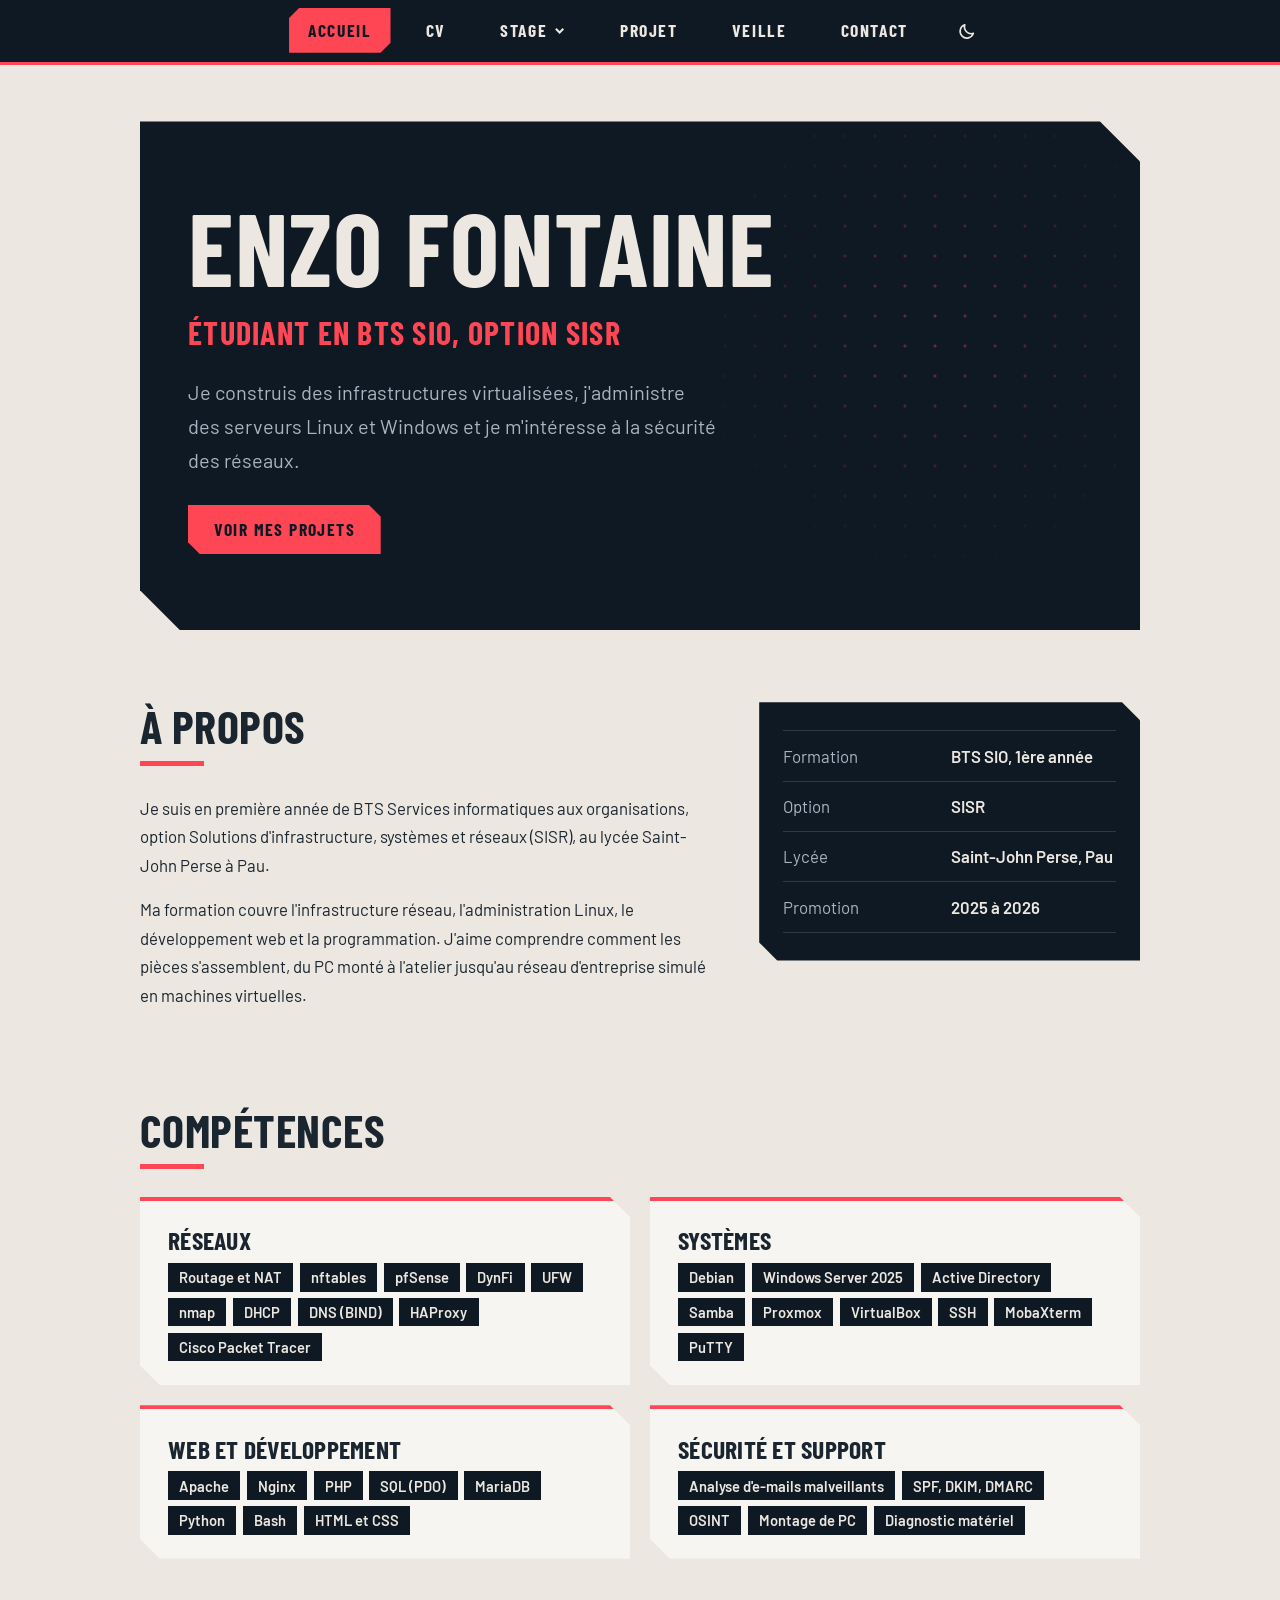
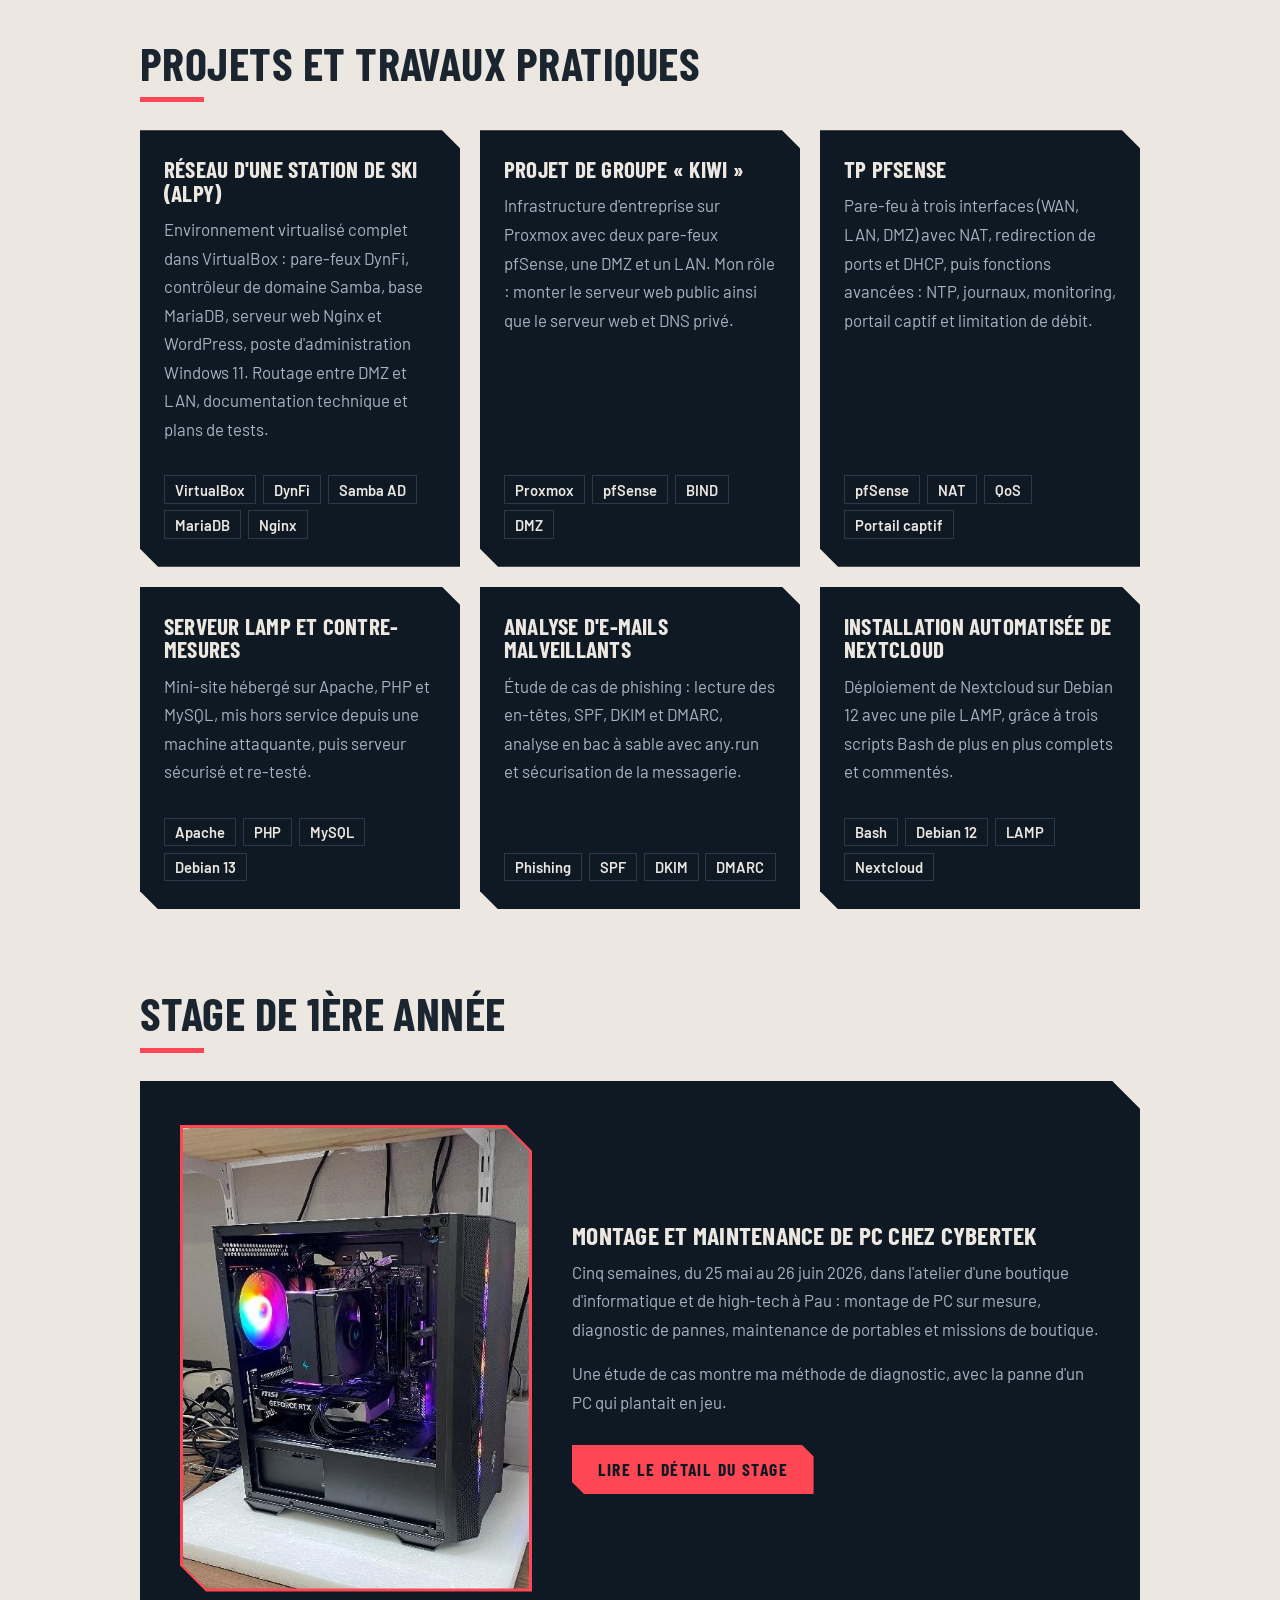
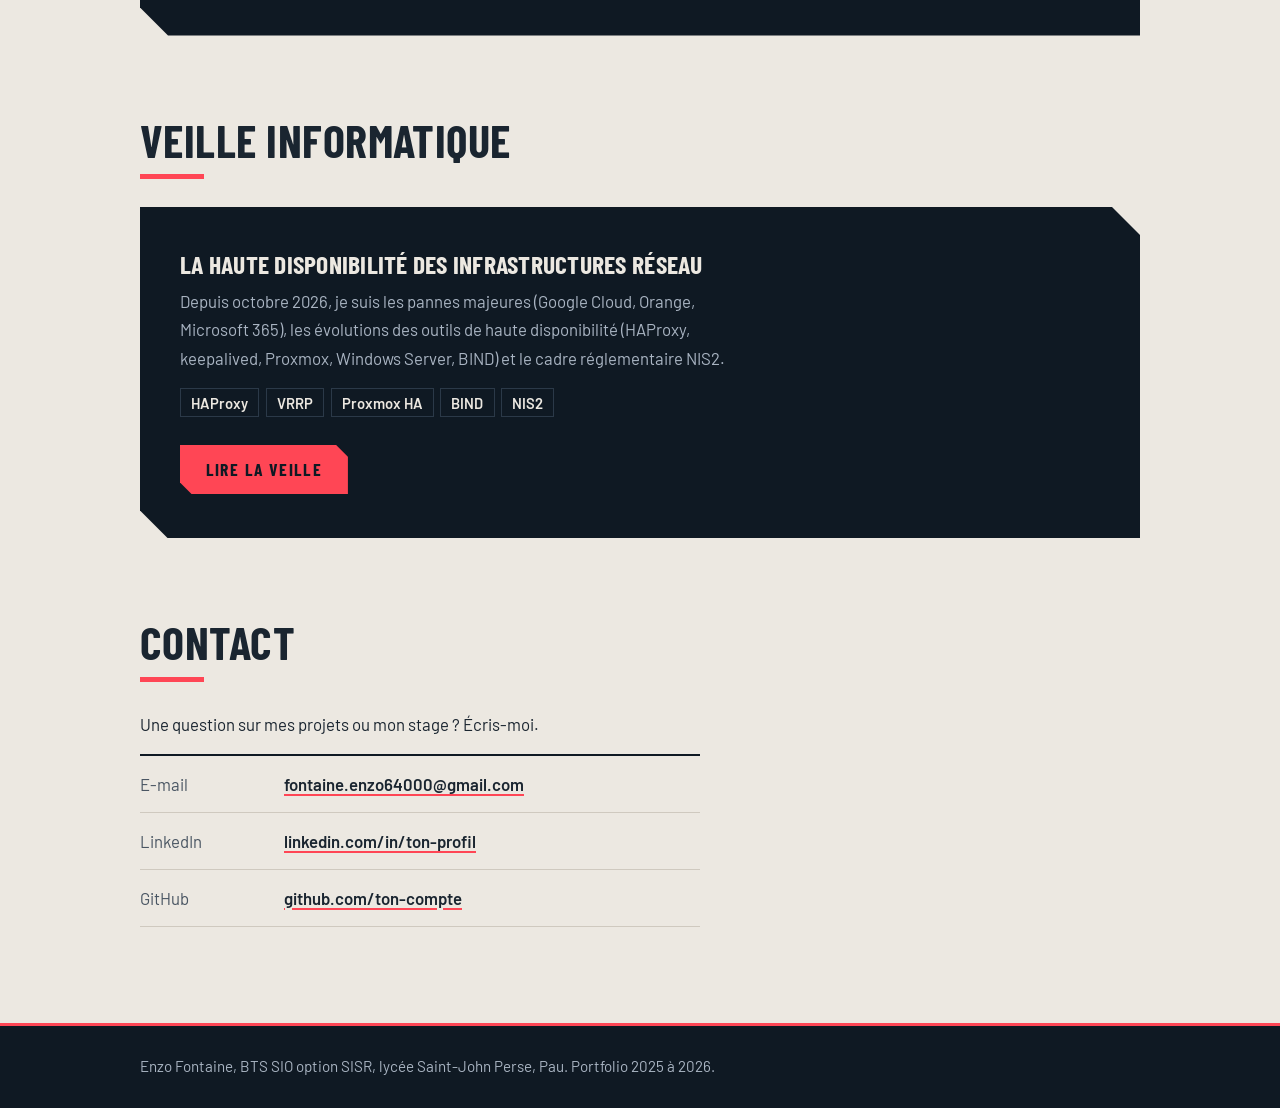
==== commit eddc81c3: "Add files via upload" ====
--- a/index.html
+++ b/index.html
@@ -8,6 +8,7 @@
 <link rel="preconnect" href="https://fonts.googleapis.com">
 <link rel="preconnect" href="https://fonts.gstatic.com" crossorigin>
 <link href="https://fonts.googleapis.com/css2?family=Barlow:wght@400;500;600&family=Barlow+Condensed:wght@600;700&display=swap" rel="stylesheet">
+<script src="theme.js"></script>
 <link rel="stylesheet" href="style.css">
 <style>
 /* Début de page : sans photo, avec une grille de points qui s'éclaire autour du curseur */
@@ -38,7 +39,7 @@
     </li>
     <li><a href="#projets">Projet</a></li>
     <li><a href="veille/veille.html">Veille</a></li>
-    <li><a href="#contact">Contact</a></li>
+    <li><a href="contact.html">Contact</a></li>
   </ul>
 </nav>
 
@@ -169,7 +170,7 @@
     <p>Une question sur mes projets ou mon stage ? Écris-moi.</p>
     <!-- À REMPLACER : mets ta vraie adresse e-mail et tes vrais liens ci-dessous -->
     <ul class="contact-list">
-      <li><span>E-mail</span><a href="mailto:fontaine.enzo64000@gmail.com">ton-adresse@exemple.fr</a></li>
+      <li><span>E-mail</span><a href="mailto:fontaine.enzo64000@gmail.com">fontaine.enzo64000@gmail.com</a></li>
       <li><span>LinkedIn</span><a href="https://www.linkedin.com/in/ton-profil">linkedin.com/in/ton-profil</a></li>
       <li><span>GitHub</span><a href="https://github.com/ton-compte">github.com/ton-compte</a></li>
     </ul>
--- a/style.css
+++ b/style.css
@@ -144,3 +144,18 @@
   html{scroll-behavior:auto}
   .site-nav .chev,.btn{transition:none}
 }
+
+/* ============ Mode sombre (ajout : les règles ci-dessus restent inchangées) ============ */
+:root[data-theme="dark"]{
+  color-scheme:dark;
+  --navy:#152130; --paper:#1B2836; --ink:#ECE8E1; --soft-ink:#A9B4C2; --line-light:#2B3948;
+}
+:root[data-theme="dark"] body{background:#0A0F15}
+:root[data-theme="dark"] .contact-list,
+:root[data-theme="dark"] .sources{border-top-color:var(--line-light)}
+:root[data-theme="dark"] .timeline{border-left-color:var(--line-light)}
+:root[data-theme="dark"] .event::before{border-color:#0A0F15}
+:root[data-theme="dark"] .filters button:not([aria-pressed="true"]){box-shadow:inset 0 0 0 2px var(--line-light)}
+/* le schéma SVG garde ses couleurs d'origine : il reste sur fond clair */
+:root[data-theme="dark"] .v-diagram{background:var(--sand)}
+:root[data-theme="dark"] .v-diagram figcaption{color:#4A5663}
